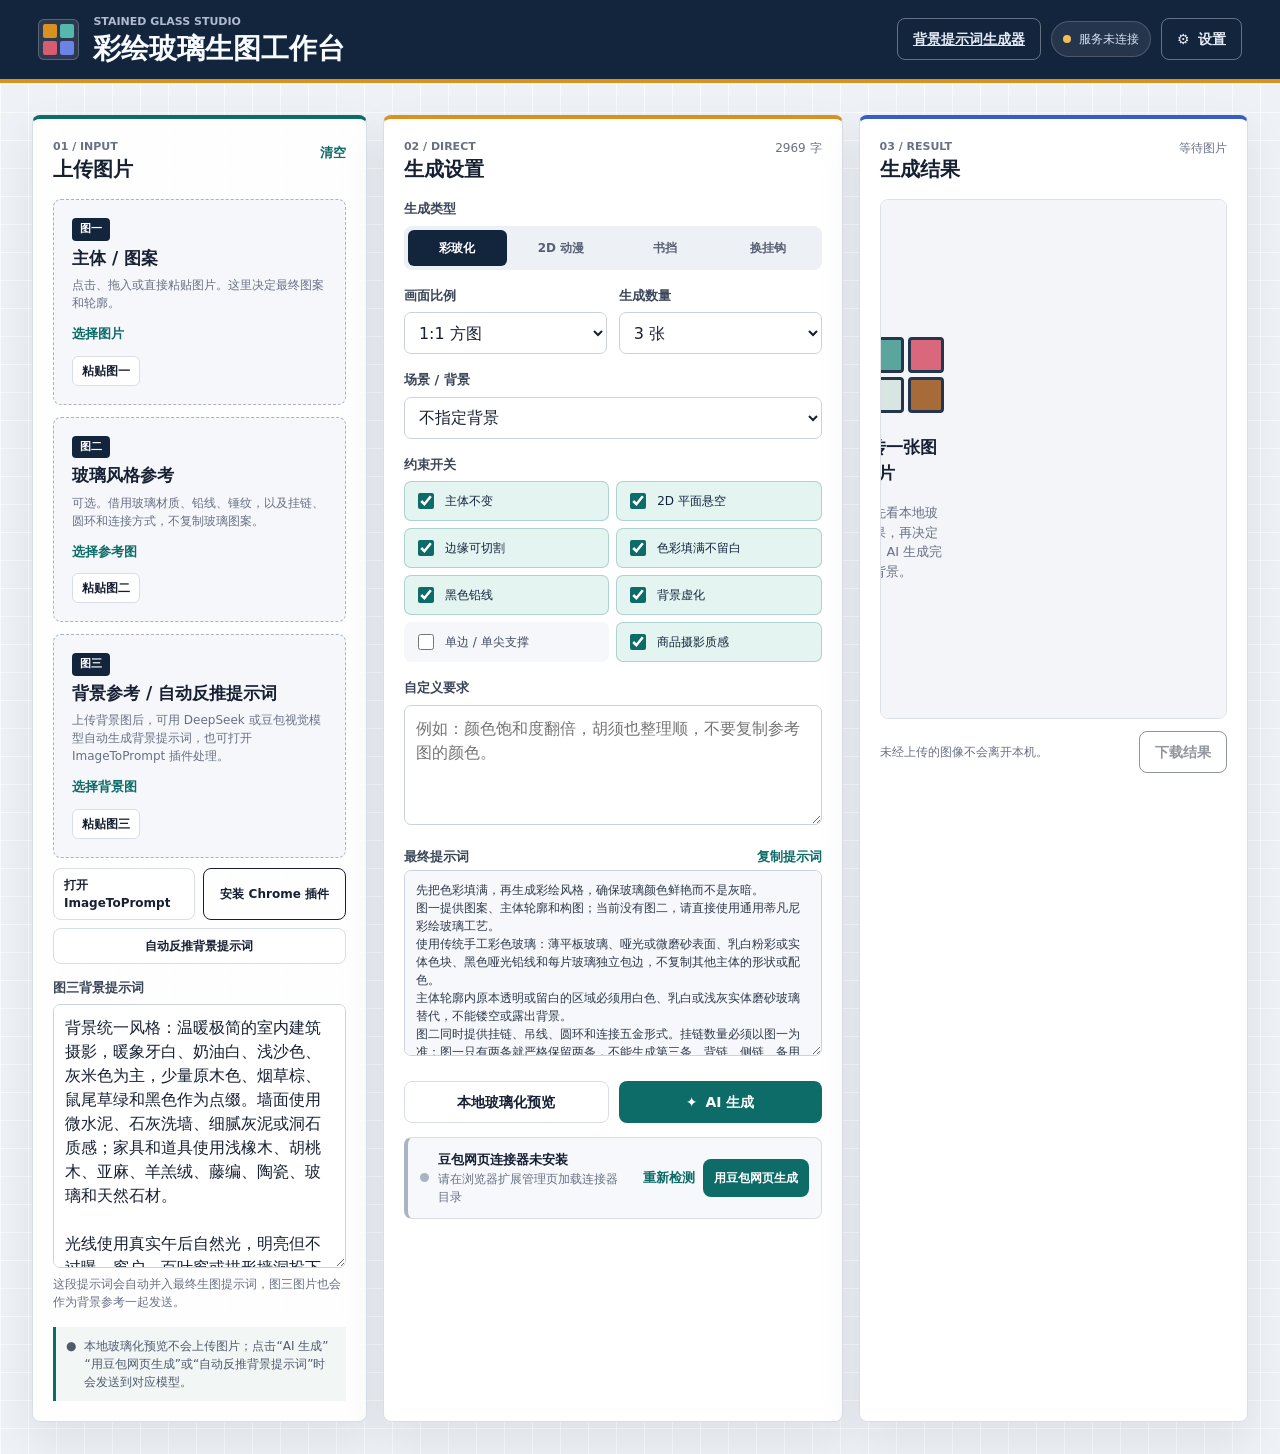
==== index.html @ 48e2235c "Add files via upload" ====
<!doctype html>
<html lang="zh-CN">
  <head>
    <meta charset="UTF-8" />
    <meta name="viewport" content="width=device-width, initial-scale=1.0" />
    <meta
      name="description"
      content="上传图案和风格参考，生成 2D 悬空彩绘玻璃产品图和真实商品摄影背景。"
    />
    <title>彩绘玻璃生图工作台</title>
    <link rel="stylesheet" href="/styles.css" />
  </head>
  <body>
    <header class="topbar">
      <div class="brand">
        <div class="brand-mark" aria-hidden="true">
          <span></span><span></span><span></span><span></span>
        </div>
        <div>
          <p class="eyebrow">STAINED GLASS STUDIO</p>
          <h1>彩绘玻璃生图工作台</h1>
        </div>
      </div>
      <div class="topbar-actions">
        <a class="button button-ghost" href="/prompt-generator.html">背景提示词生成器</a>
        <div class="status-pill" id="serverStatus">
          <span class="status-dot"></span>
          <span>检查生图服务</span>
        </div>
        <button class="button button-ghost" id="settingsButton" type="button">
          <span class="button-icon" aria-hidden="true">⚙</span>
          设置
        </button>
      </div>
    </header>

    <main class="workspace">
      <section class="panel panel-input" aria-labelledby="inputTitle">
        <div class="panel-heading">
          <div>
            <p class="step-label">01 / INPUT</p>
            <h2 id="inputTitle">上传图片</h2>
          </div>
          <button class="text-button" id="clearImagesButton" type="button">清空</button>
        </div>

        <label class="dropzone" id="subjectDropzone">
          <input id="subjectInput" type="file" accept="image/png,image/jpeg,image/webp" />
          <span class="dropzone-index">图一</span>
          <span class="dropzone-title">主体 / 图案</span>
          <span class="dropzone-help">点击、拖入或直接粘贴图片。这里决定最终图案和轮廓。</span>
          <span class="dropzone-action">选择图片</span>
          <button class="paste-button" type="button" data-paste-kind="subject">粘贴图一</button>
          <img class="dropzone-preview" id="subjectPreview" alt="主体预览" hidden />
        </label>

        <label class="dropzone" id="styleDropzone">
          <input id="styleInput" type="file" accept="image/png,image/jpeg,image/webp" />
          <span class="dropzone-index">图二</span>
          <span class="dropzone-title">玻璃风格参考</span>
          <span class="dropzone-help">可选。借用玻璃材质、铅线、锤纹，以及挂链、圆环和连接方式，不复制玻璃图案。</span>
          <span class="dropzone-action">选择参考图</span>
          <button class="paste-button" type="button" data-paste-kind="style">粘贴图二</button>
          <img class="dropzone-preview" id="stylePreview" alt="风格参考预览" hidden />
        </label>

        <label class="dropzone dropzone-background" id="backgroundDropzone">
          <input id="backgroundImageInput" type="file" accept="image/png,image/jpeg,image/webp" />
          <span class="dropzone-index">图三</span>
          <span class="dropzone-title">背景参考 / 自动反推提示词</span>
          <span class="dropzone-help">
            上传背景图后，可用 DeepSeek 或豆包视觉模型自动生成背景提示词，也可打开 ImageToPrompt 插件处理。
          </span>
          <span class="dropzone-action">选择背景图</span>
          <button class="paste-button" type="button" data-paste-kind="background">粘贴图三</button>
          <img class="dropzone-preview" id="backgroundPreview" alt="背景参考预览" hidden />
        </label>

        <div class="background-tools">
          <a
            class="button button-secondary compact-button"
            href="https://imagetoprompt.org/zh"
            target="_blank"
            rel="noreferrer"
          >
            打开 ImageToPrompt
          </a>
          <a
            class="button button-ghost compact-button"
            href="https://chromewebstore.google.com/detail/image-to-prompt/iiaahpcjihmkdfkcndlhogegbblbookp"
            target="_blank"
            rel="noreferrer"
          >
            安装 Chrome 插件
          </a>
          <button class="button button-secondary compact-button" id="describeButton" type="button">
            自动反推背景提示词
          </button>
        </div>

        <label class="field-group background-prompt-field">
          <span class="field-label">图三背景提示词</span>
          <textarea
            id="backgroundPromptInput"
            rows="10"
            placeholder="上传图三后点击自动反推，或从 ImageToPrompt 复制结果粘贴到这里。"
          ></textarea>
          <span class="field-help">
            这段提示词会自动并入最终生图提示词，图三图片也会作为背景参考一起发送。
          </span>
        </label>

        <div class="privacy-note">
          <span aria-hidden="true">●</span>
          本地玻璃化预览不会上传图片；点击“AI 生成”“用豆包网页生成”或“自动反推背景提示词”时会发送到对应模型。
        </div>
      </section>

      <section class="panel panel-settings" aria-labelledby="settingsTitle">
        <div class="panel-heading">
          <div>
            <p class="step-label">02 / DIRECT</p>
            <h2 id="settingsTitle">生成设置</h2>
          </div>
          <span class="prompt-count" id="promptCount">0 字</span>
        </div>

        <div class="field-group">
          <span class="field-label">生成类型</span>
          <div class="segmented" id="modeTabs" role="tablist" aria-label="生成类型">
            <button class="segment is-active" type="button" data-mode="glass">彩玻化</button>
            <button class="segment" type="button" data-mode="anime">2D 动漫</button>
            <button class="segment" type="button" data-mode="bookend">书挡</button>
            <button class="segment" type="button" data-mode="hook">换挂钩</button>
          </div>
        </div>

        <div class="two-column">
          <label class="field-group">
            <span class="field-label">画面比例</span>
            <select id="ratioSelect">
              <option value="1:1">1:1 方图</option>
              <option value="3:4">3:4 竖图</option>
              <option value="4:3">4:3 横图</option>
            </select>
          </label>
          <label class="field-group">
            <span class="field-label">生成数量</span>
            <select id="countSelect">
              <option value="1">1 张</option>
              <option value="2">2 张</option>
              <option value="3" selected>3 张</option>
              <option value="4">4 张</option>
              <option value="6">6 张</option>
              <option value="10">10 张</option>
            </select>
          </label>
        </div>

        <label class="field-group">
          <span class="field-label">场景 / 背景</span>
          <select id="backgroundSelect"></select>
        </label>

        <div class="field-group">
          <span class="field-label">约束开关</span>
          <div class="toggle-grid">
            <label class="toggle">
              <input type="checkbox" id="keepSubject" checked />
              <span>主体不变</span>
            </label>
            <label class="toggle">
              <input type="checkbox" id="flat2d" checked />
              <span>2D 平面悬空</span>
            </label>
            <label class="toggle">
              <input type="checkbox" id="cuttable" checked />
              <span>边缘可切割</span>
            </label>
            <label class="toggle">
              <input type="checkbox" id="filledColor" checked />
              <span>色彩填满不留白</span>
            </label>
            <label class="toggle">
              <input type="checkbox" id="blackLead" checked />
              <span>黑色铅线</span>
            </label>
            <label class="toggle">
              <input type="checkbox" id="blurBackground" checked />
              <span>背景虚化</span>
            </label>
            <label class="toggle">
              <input type="checkbox" id="singleSupport" />
              <span>单边 / 单尖支撑</span>
            </label>
            <label class="toggle">
              <input type="checkbox" id="productPhoto" checked />
              <span>商品摄影质感</span>
            </label>
          </div>
        </div>

        <label class="field-group">
          <span class="field-label">自定义要求</span>
          <textarea
            id="customPrompt"
            rows="4"
            placeholder="例如：颜色饱和度翻倍，胡须也整理顺，不要复制参考图的颜色。"
          ></textarea>
        </label>

        <div class="prompt-preview">
          <div class="prompt-preview-heading">
            <span class="field-label">最终提示词</span>
            <button class="text-button" id="copyPromptButton" type="button">复制提示词</button>
          </div>
          <textarea id="promptOutput" rows="9" spellcheck="false"></textarea>
        </div>

        <div class="action-row">
          <button class="button button-secondary" id="localPreviewButton" type="button">
            本地玻璃化预览
          </button>
          <button class="button button-primary" id="generateButton" type="button">
            <span class="button-icon" aria-hidden="true">✦</span>
            AI 生成
          </button>
        </div>

        <div class="extension-connector" id="extensionConnector">
          <div class="extension-status">
            <span class="extension-dot" aria-hidden="true"></span>
            <div>
              <strong id="extensionStatusTitle">豆包网页连接器</strong>
              <span id="extensionStatusText">正在检测连接器...</span>
            </div>
          </div>
          <div class="extension-actions">
            <button class="text-button" id="extensionRefreshButton" type="button">重新检测</button>
            <button class="button button-primary" id="doubaoWebButton" type="button">
              用豆包网页生成
            </button>
          </div>
        </div>
      </section>

      <section class="panel panel-output" aria-labelledby="outputTitle">
        <div class="panel-heading">
          <div>
            <p class="step-label">03 / RESULT</p>
            <h2 id="outputTitle">生成结果</h2>
          </div>
          <span class="result-status" id="resultStatus">等待图片</span>
        </div>

        <div class="result-stage" id="resultStage">
          <div class="empty-state" id="emptyState">
            <div class="empty-mosaic" aria-hidden="true">
              <span></span><span></span><span></span><span></span><span></span><span></span>
            </div>
            <h3>先上传一张图片</h3>
            <p>你可以先看本地玻璃化效果，再决定是否调用 AI 生成完整背景。</p>
          </div>
          <canvas id="resultCanvas" hidden></canvas>
          <div class="result-grid" id="resultGrid"></div>
        </div>

        <div class="result-footer">
          <p id="resultMeta">未经上传的图像不会离开本机。</p>
          <button class="button button-ghost" id="downloadAllButton" type="button" disabled>
            下载结果
          </button>
        </div>
      </section>
    </main>

    <dialog class="settings-dialog" id="settingsDialog">
      <form method="dialog">
        <div class="dialog-heading">
          <div>
            <p class="step-label">CONNECTION</p>
            <h2>生图服务设置</h2>
          </div>
          <button class="icon-button" value="cancel" aria-label="关闭设置" type="submit">×</button>
        </div>
        <label class="field-group">
          <span class="field-label">默认生图提供方</span>
          <select id="providerSelect">
            <option value="deepseek">DeepSeek 提示词 / 视觉（官方不生图）</option>
            <option value="doubao">豆包 Seedream</option>
            <option value="agnes">Agnes Image 2.0 Flash</option>
          </select>
        </label>

        <div class="provider-settings" data-provider-panel="deepseek">
          <label class="field-group">
            <span class="field-label">DeepSeek API Key</span>
            <input
              id="deepseekApiKeyInput"
              type="password"
              autocomplete="off"
              placeholder="DeepSeek 或兼容网关 API Key"
            />
          </label>
          <label class="field-group">
            <span class="field-label">DeepSeek API Base URL</span>
            <input
              id="deepseekBaseUrlInput"
              type="text"
              autocomplete="off"
              value="https://api.deepseek.com/v1"
            />
          </label>
          <div class="two-column">
            <label class="field-group">
              <span class="field-label">生图模型</span>
              <input id="deepseekImageModelInput" type="text" value="deepseek-image" />
            </label>
            <label class="field-group">
              <span class="field-label">视觉反推模型</span>
              <input id="deepseekVisionModelInput" type="text" value="deepseek-chat" />
            </label>
          </div>
          <span class="field-help">
            网站按 OpenAI 兼容图片生成协议调用。若 DeepSeek 官方接口没有生图端点，请填写支持图片生成的兼容网关地址和模型名。
          </span>
          <div class="provider-warning">
            官方 <code>api.deepseek.com</code> 不提供图片生成端点。选择 DeepSeek 官方地址时，网站会用它分析提示词，并自动回退到本地玻璃化预览，不再显示生图失败。
          </div>
        </div>

        <div class="provider-settings" data-provider-panel="doubao" hidden>
          <label class="field-group">
            <span class="field-label">豆包 API Key</span>
            <input
              id="doubaoApiKeyInput"
              type="password"
              autocomplete="off"
              placeholder="火山方舟 ARK API Key"
            />
          </label>
          <label class="field-group">
            <span class="field-label">豆包 API Base URL</span>
            <input
              id="doubaoBaseUrlInput"
              type="text"
              autocomplete="off"
              value="https://ark.cn-beijing.volces.com/api/v3"
            />
          </label>
          <div class="two-column">
            <label class="field-group">
              <span class="field-label">生图模型</span>
              <input id="doubaoImageModelInput" type="text" value="doubao-seedream-4-0-250828" />
            </label>
            <label class="field-group">
              <span class="field-label">视觉反推模型</span>
              <input id="doubaoVisionModelInput" type="text" value="doubao-seed-1-6-250615" />
            </label>
          </div>
          <span class="field-help">
            只保存在当前浏览器 sessionStorage，并仅由本机服务器转发到豆包方舟接口。
          </span>
        </div>

        <div class="provider-settings" data-provider-panel="agnes" hidden>
          <label class="field-group">
            <span class="field-label">Agnes API Key</span>
            <input id="agnesApiKeyInput" type="password" autocomplete="off" placeholder="sk-..." />
            <span class="field-help">
              Agnes 作为备用生图服务。豆包视觉反推仍需豆包 API Key。
            </span>
          </label>
        </div>
        <div class="dialog-actions">
          <button class="button button-secondary" id="clearApiKeyButton" type="button">清除密钥</button>
          <button class="button button-primary" value="save" type="submit">保存到本会话</button>
        </div>
      </form>
    </dialog>

    <div class="toast" id="toast" role="status" aria-live="polite"></div>
    <script src="/app.js"></script>
  </body>
</html>
---- styles.css ----
:root {
  color-scheme: light;
  --ink: #172033;
  --muted: #687085;
  --line: #d9dde6;
  --surface: #ffffff;
  --surface-soft: #f5f7fa;
  --navy: #13243d;
  --navy-hover: #20385b;
  --teal: #0d6b68;
  --teal-soft: #e3f4f1;
  --amber: #d99220;
  --ruby: #b53d52;
  --blue: #365ec9;
  --shadow: 0 18px 45px rgba(27, 38, 62, 0.08);
  --radius: 8px;
}

* {
  box-sizing: border-box;
}

html {
  min-width: 320px;
  background: #eef1f5;
}

body {
  margin: 0;
  color: var(--ink);
  background:
    linear-gradient(90deg, rgba(255, 255, 255, 0.65) 1px, transparent 1px),
    linear-gradient(rgba(255, 255, 255, 0.65) 1px, transparent 1px),
    #eef1f5;
  background-size: 28px 28px;
  font-family:
    "Microsoft YaHei UI",
    "PingFang SC",
    "Noto Sans SC",
    system-ui,
    sans-serif;
  line-height: 1.5;
}

button,
input,
select,
textarea {
  font: inherit;
}

button {
  cursor: pointer;
}

.topbar {
  position: sticky;
  top: 0;
  z-index: 20;
  display: flex;
  align-items: center;
  justify-content: space-between;
  gap: 24px;
  min-height: 78px;
  padding: 14px clamp(16px, 3vw, 40px);
  color: #f8fbff;
  background: var(--navy);
  border-bottom: 4px solid var(--amber);
}

.brand {
  display: flex;
  align-items: center;
  gap: 14px;
}

.brand-mark {
  display: grid;
  grid-template-columns: repeat(2, 14px);
  grid-template-rows: repeat(2, 14px);
  gap: 3px;
  padding: 4px;
  background: rgba(255, 255, 255, 0.1);
  border: 1px solid rgba(255, 255, 255, 0.22);
  border-radius: 6px;
}

.brand-mark span {
  display: block;
  background: var(--amber);
  border-radius: 2px;
}

.brand-mark span:nth-child(2) {
  background: #55b8ad;
}

.brand-mark span:nth-child(3) {
  background: #d65c70;
}

.brand-mark span:nth-child(4) {
  background: #6a83e4;
}

.eyebrow,
.step-label {
  margin: 0 0 2px;
  font-size: 11px;
  font-weight: 700;
  color: var(--muted);
  letter-spacing: 0;
}

.topbar .eyebrow {
  color: #aebbd0;
}

h1,
h2,
h3,
p {
  margin-top: 0;
}

h1 {
  margin-bottom: 0;
  font-size: clamp(20px, 2.2vw, 28px);
  line-height: 1.15;
}

h2 {
  margin-bottom: 0;
  font-size: 20px;
  line-height: 1.2;
}

h3 {
  font-size: 17px;
}

.topbar-actions,
.action-row,
.dialog-actions,
.result-footer,
.prompt-preview-heading {
  display: flex;
  align-items: center;
  gap: 10px;
}

.status-pill {
  display: flex;
  align-items: center;
  gap: 8px;
  min-height: 36px;
  padding: 7px 11px;
  color: #d8e3f4;
  background: rgba(255, 255, 255, 0.08);
  border: 1px solid rgba(255, 255, 255, 0.18);
  border-radius: 999px;
  font-size: 12px;
}

.status-dot {
  width: 8px;
  height: 8px;
  background: #b2bac9;
  border-radius: 50%;
}

.status-pill.is-ready .status-dot {
  background: #4fd3b6;
}

.status-pill.is-warning .status-dot {
  background: #f2bd57;
}

.button,
.icon-button,
.text-button,
.segment {
  border: 0;
}

.button {
  display: inline-flex;
  align-items: center;
  justify-content: center;
  gap: 8px;
  min-height: 42px;
  padding: 9px 15px;
  border-radius: var(--radius);
  font-size: 14px;
  font-weight: 700;
  transition:
    background-color 160ms ease,
    border-color 160ms ease,
    transform 160ms ease;
}

.button:hover {
  transform: translateY(-1px);
}

.button:disabled {
  cursor: not-allowed;
  opacity: 0.48;
  transform: none;
}

.button-primary {
  color: #fff;
  background: var(--teal);
}

.button-primary:hover {
  background: #095d5a;
}

.button-secondary {
  color: var(--ink);
  background: #fff;
  border: 1px solid var(--line);
}

.button-secondary:hover,
.button-ghost:hover {
  background: #eef2f7;
}

.button-ghost {
  color: inherit;
  background: transparent;
  border: 1px solid currentColor;
}

.topbar .button-ghost {
  color: #e4ebf5;
  border-color: rgba(255, 255, 255, 0.35);
}

.button-icon {
  line-height: 1;
}

.text-button {
  padding: 4px 0;
  color: var(--teal);
  background: transparent;
  font-size: 13px;
  font-weight: 700;
}

.icon-button {
  width: 36px;
  height: 36px;
  color: var(--ink);
  background: var(--surface-soft);
  border-radius: 50%;
  font-size: 24px;
  line-height: 1;
}

.workspace {
  display: grid;
  grid-template-columns: minmax(260px, 0.86fr) minmax(360px, 1.18fr) minmax(300px, 1fr);
  gap: 16px;
  width: min(1500px, 100%);
  margin: 0 auto;
  padding: clamp(16px, 2.5vw, 32px);
}

.panel {
  min-width: 0;
  padding: 20px;
  background: rgba(255, 255, 255, 0.96);
  border: 1px solid var(--line);
  border-radius: var(--radius);
  box-shadow: var(--shadow);
}

.panel-settings {
  border-top: 4px solid var(--amber);
}

.panel-output {
  border-top: 4px solid var(--blue);
}

.panel-input {
  border-top: 4px solid var(--teal);
}

.panel-heading {
  display: flex;
  align-items: flex-start;
  justify-content: space-between;
  gap: 12px;
  margin-bottom: 18px;
}

.dropzone {
  position: relative;
  display: flex;
  min-height: 190px;
  padding: 18px;
  overflow: hidden;
  flex-direction: column;
  justify-content: flex-end;
  gap: 5px;
  background: var(--surface-soft);
  border: 1px dashed #aab3c3;
  border-radius: var(--radius);
  transition:
    border-color 160ms ease,
    background-color 160ms ease;
}

.dropzone + .dropzone {
  margin-top: 12px;
}

.dropzone-background {
  min-height: 170px;
}

.dropzone:hover,
.dropzone.is-dragging {
  background: var(--teal-soft);
  border-color: var(--teal);
}

.dropzone input {
  position: absolute;
  inset: 0;
  opacity: 0;
  cursor: pointer;
}

.dropzone-index {
  align-self: flex-start;
  padding: 3px 8px;
  color: #fff;
  background: var(--navy);
  border-radius: 4px;
  font-size: 11px;
  font-weight: 700;
}

.dropzone-title {
  font-size: 17px;
  font-weight: 800;
}

.dropzone-help {
  max-width: 440px;
  color: var(--muted);
  font-size: 12px;
}

.dropzone-action {
  margin-top: 7px;
  color: var(--teal);
  font-size: 13px;
  font-weight: 800;
}

.paste-button {
  position: relative;
  z-index: 2;
  align-self: flex-start;
  min-height: 30px;
  margin-top: 7px;
  padding: 5px 9px;
  color: var(--ink);
  background: rgba(255, 255, 255, 0.92);
  border: 1px solid var(--line);
  border-radius: 6px;
  font-size: 12px;
  font-weight: 800;
}

.dropzone.has-image .paste-button {
  color: #fff;
  background: rgba(19, 36, 61, 0.86);
  border-color: rgba(255, 255, 255, 0.42);
}

.dropzone-preview {
  position: absolute;
  inset: 0;
  width: 100%;
  height: 100%;
  object-fit: cover;
}

.dropzone.has-image .dropzone-index,
.dropzone.has-image .dropzone-title,
.dropzone.has-image .dropzone-help,
.dropzone.has-image .dropzone-action {
  position: relative;
  z-index: 1;
  color: #fff;
  text-shadow: 0 1px 7px rgba(0, 0, 0, 0.78);
}

.dropzone.has-image::after {
  position: absolute;
  inset: 0;
  content: "";
  background: linear-gradient(180deg, rgba(18, 27, 45, 0.05), rgba(18, 27, 45, 0.74));
}

.privacy-note {
  display: flex;
  gap: 8px;
  margin-top: 14px;
  padding: 10px;
  color: #4f5a6d;
  background: #f2f7f6;
  border-left: 3px solid var(--teal);
  font-size: 12px;
}

.background-tools {
  display: grid;
  grid-template-columns: repeat(2, minmax(0, 1fr));
  gap: 8px;
  margin-top: 10px;
}

.background-tools > *:last-child {
  grid-column: 1 / -1;
}

.compact-button {
  min-height: 36px;
  padding: 7px 10px;
  font-size: 12px;
  text-decoration: none;
}

.background-prompt-field {
  margin-top: 14px;
}

.field-group {
  display: flex;
  margin-bottom: 16px;
  flex-direction: column;
  gap: 7px;
}

.field-label {
  color: #3b4659;
  font-size: 13px;
  font-weight: 800;
}

.field-help {
  color: var(--muted);
  font-size: 12px;
}

select,
input[type="password"],
input[type="text"],
textarea {
  width: 100%;
  color: var(--ink);
  background: #fff;
  border: 1px solid #cbd2dd;
  border-radius: 7px;
  outline: none;
}

select,
input[type="password"],
input[type="text"] {
  min-height: 42px;
  padding: 8px 10px;
}

textarea {
  min-height: 110px;
  padding: 11px;
  resize: vertical;
}

select:focus,
input[type="password"]:focus,
input[type="text"]:focus,
textarea:focus {
  border-color: var(--teal);
  box-shadow: 0 0 0 3px rgba(13, 107, 104, 0.11);
}

.segmented {
  display: grid;
  grid-template-columns: repeat(4, minmax(0, 1fr));
  gap: 5px;
  padding: 4px;
  background: #edf0f5;
  border-radius: var(--radius);
}

.segment {
  min-height: 36px;
  padding: 6px 5px;
  color: #586174;
  background: transparent;
  border-radius: 6px;
  font-size: 12px;
  font-weight: 800;
}

.segment.is-active {
  color: #fff;
  background: var(--navy);
}

.two-column {
  display: grid;
  grid-template-columns: repeat(2, minmax(0, 1fr));
  gap: 12px;
}

.toggle-grid {
  display: grid;
  grid-template-columns: repeat(2, minmax(0, 1fr));
  gap: 7px;
}

.toggle {
  display: flex;
  align-items: center;
  min-height: 40px;
  padding: 8px 9px;
  gap: 8px;
  color: #424d61;
  background: var(--surface-soft);
  border: 1px solid transparent;
  border-radius: 7px;
  font-size: 12px;
  cursor: pointer;
}

.toggle:has(input:checked) {
  color: var(--navy);
  background: var(--teal-soft);
  border-color: rgba(13, 107, 104, 0.25);
}

.toggle input {
  width: 16px;
  height: 16px;
  accent-color: var(--teal);
}

.prompt-preview {
  margin: 18px 0;
}

.prompt-preview-heading {
  justify-content: space-between;
}

#promptOutput {
  min-height: 185px;
  color: #2e394b;
  background: #f7f8fb;
  font-family: "Cascadia Mono", Consolas, monospace;
  font-size: 12px;
}

.prompt-count,
.result-status {
  color: var(--muted);
  font-size: 12px;
}

.action-row {
  justify-content: flex-end;
}

.action-row .button {
  flex: 1 1 0;
}

.extension-connector {
  display: flex;
  align-items: center;
  justify-content: space-between;
  gap: 14px;
  margin-top: 14px;
  padding: 12px;
  background: #f6f8fb;
  border: 1px solid var(--line);
  border-left: 4px solid #aab3c3;
  border-radius: var(--radius);
}

.extension-connector.is-ready {
  background: var(--teal-soft);
  border-left-color: var(--teal);
}

.extension-status {
  display: flex;
  align-items: center;
  min-width: 0;
  gap: 9px;
}

.extension-status > div {
  display: flex;
  min-width: 0;
  flex-direction: column;
}

.extension-status strong {
  font-size: 13px;
}

.extension-status span:last-child {
  color: var(--muted);
  font-size: 12px;
}

.extension-dot {
  width: 9px;
  height: 9px;
  flex: 0 0 auto;
  background: #aab3c3;
  border-radius: 50%;
}

.extension-connector.is-ready .extension-dot {
  background: var(--teal);
}

.extension-actions {
  display: flex;
  align-items: center;
  flex: 0 0 auto;
  gap: 8px;
}

.extension-actions .button {
  min-height: 38px;
  padding: 7px 11px;
  font-size: 12px;
  white-space: nowrap;
}

.result-stage {
  position: relative;
  display: flex;
  min-height: 520px;
  align-items: center;
  justify-content: center;
  overflow: auto;
  background: #f3f5f8;
  border: 1px solid #dce1e8;
  border-radius: var(--radius);
}

.empty-state {
  max-width: 280px;
  padding: 28px;
  text-align: center;
}

.empty-state p {
  margin-bottom: 0;
  color: var(--muted);
  font-size: 13px;
}

.empty-mosaic {
  display: grid;
  grid-template-columns: repeat(3, 36px);
  grid-template-rows: repeat(2, 36px);
  justify-content: center;
  gap: 4px;
  margin-bottom: 22px;
}

.empty-mosaic span {
  display: block;
  border: 3px solid #26354e;
  border-radius: 4px;
}

.empty-mosaic span:nth-child(1) {
  background: #e0a33d;
}

.empty-mosaic span:nth-child(2) {
  background: #5aa69f;
}

.empty-mosaic span:nth-child(3) {
  background: #d9687c;
}

.empty-mosaic span:nth-child(4) {
  background: #6c84dc;
}

.empty-mosaic span:nth-child(5) {
  background: #d8e5e2;
}

.empty-mosaic span:nth-child(6) {
  background: #a66b38;
}

#resultCanvas {
  display: block;
  width: 100%;
  height: auto;
  max-height: 720px;
  object-fit: contain;
}

.result-grid {
  display: grid;
  width: 100%;
  padding: 12px;
  grid-template-columns: repeat(2, minmax(0, 1fr));
  gap: 10px;
}

.result-item {
  position: relative;
  overflow: hidden;
  background: #fff;
  border: 1px solid var(--line);
  border-radius: 7px;
}

.result-item img {
  display: block;
  width: 100%;
  aspect-ratio: 1 / 1;
  object-fit: cover;
}

.result-item button {
  width: 100%;
  padding: 8px;
  color: var(--ink);
  background: #fff;
  border: 0;
  border-top: 1px solid var(--line);
  font-size: 12px;
  font-weight: 800;
}

.result-footer {
  justify-content: space-between;
  margin-top: 12px;
}

.result-footer p {
  margin-bottom: 0;
  color: var(--muted);
  font-size: 12px;
}

.settings-dialog {
  width: min(520px, calc(100vw - 32px));
  padding: 0;
  border: 0;
  border-radius: var(--radius);
  box-shadow: 0 28px 80px rgba(17, 27, 45, 0.25);
}

.settings-dialog::backdrop {
  background: rgba(20, 29, 46, 0.46);
}

.settings-dialog form {
  padding: 22px;
}

.dialog-heading {
  display: flex;
  align-items: flex-start;
  justify-content: space-between;
  margin-bottom: 18px;
}

.dialog-actions {
  justify-content: flex-end;
  margin-top: 20px;
}

.provider-settings[data-provider-panel] {
  margin-top: 4px;
}

.provider-warning {
  margin-top: 10px;
  padding: 10px;
  color: #724c0f;
  background: #fff7e5;
  border-left: 3px solid var(--amber);
  border-radius: 5px;
  font-size: 12px;
}

.provider-warning code {
  padding: 1px 4px;
  background: rgba(114, 76, 15, 0.1);
  border-radius: 3px;
}

.toast {
  position: fixed;
  right: 20px;
  bottom: 20px;
  z-index: 50;
  max-width: min(360px, calc(100vw - 40px));
  padding: 12px 14px;
  color: #fff;
  background: var(--navy);
  border-left: 4px solid var(--amber);
  border-radius: 6px;
  box-shadow: var(--shadow);
  opacity: 0;
  transform: translateY(10px);
  pointer-events: none;
  transition:
    opacity 180ms ease,
    transform 180ms ease;
}

.toast.is-visible {
  opacity: 1;
  transform: translateY(0);
}

@media (max-width: 1120px) {
  .workspace {
    grid-template-columns: minmax(250px, 0.8fr) minmax(360px, 1.2fr);
  }

  .panel-output {
    grid-column: 1 / -1;
  }
}

@media (max-width: 760px) {
  .topbar {
    position: static;
    align-items: flex-start;
    flex-direction: column;
  }

  .topbar-actions {
    width: 100%;
    justify-content: space-between;
  }

  .workspace {
    grid-template-columns: 1fr;
    padding: 12px;
  }

  .panel {
    padding: 16px;
  }

  .panel-output {
    grid-column: auto;
  }

  .two-column,
  .toggle-grid,
  .result-grid {
    grid-template-columns: 1fr;
  }

  .segmented {
    grid-template-columns: repeat(2, minmax(0, 1fr));
  }

  .action-row,
  .extension-connector,
  .result-footer {
    align-items: stretch;
    flex-direction: column;
  }

  .extension-actions {
    align-items: stretch;
    flex-direction: column;
  }

  .extension-actions .button {
    width: 100%;
  }
}
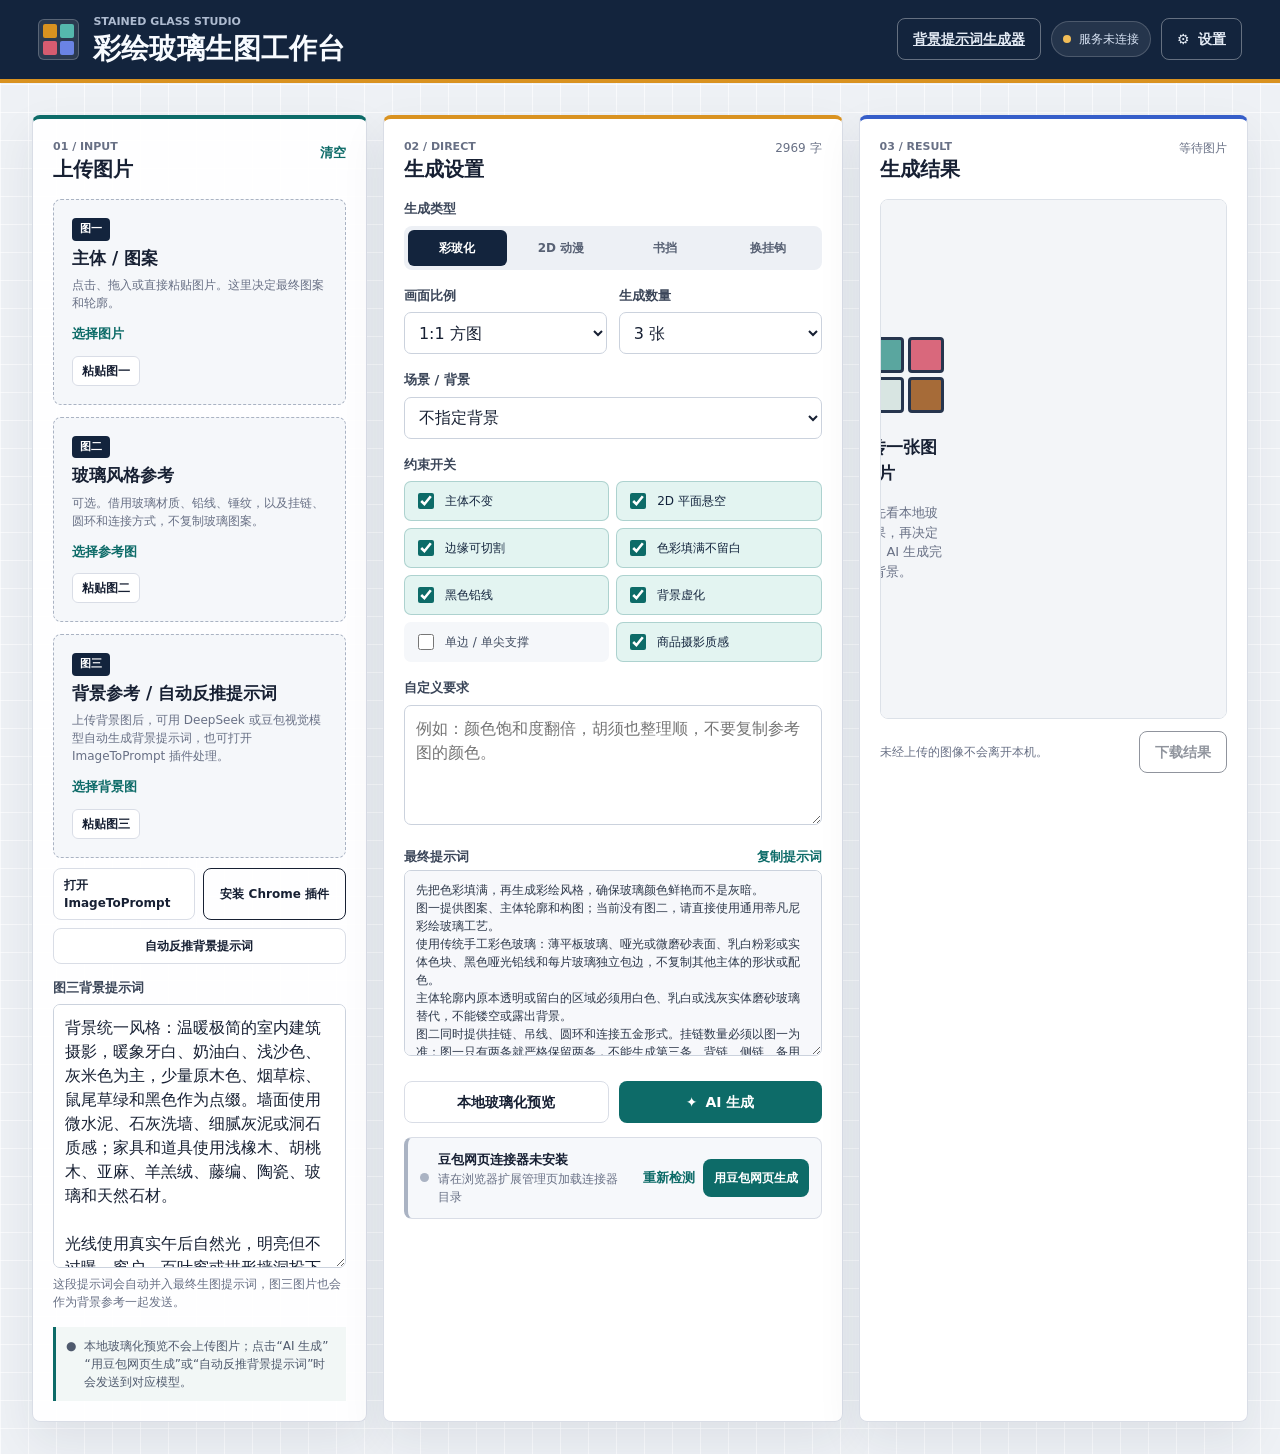
==== commit a33a79a8: "Add files via upload" ====
--- a/index.html
+++ b/index.html
@@ -8,7 +8,7 @@
       content="上传图案和风格参考，生成 2D 悬空彩绘玻璃产品图和真实商品摄影背景。"
     />
     <title>彩绘玻璃生图工作台</title>
-    <link rel="stylesheet" href="/styles.css" />
+    <link rel="stylesheet" href="./styles.css" />
   </head>
   <body>
     <header class="topbar">
@@ -22,7 +22,7 @@
         </div>
       </div>
       <div class="topbar-actions">
-        <a class="button button-ghost" href="/prompt-generator.html">背景提示词生成器</a>
+        <a class="button button-ghost" href="./prompt-generator.html">背景提示词生成器</a>
         <div class="status-pill" id="serverStatus">
           <span class="status-dot"></span>
           <span>检查生图服务</span>
@@ -380,6 +380,6 @@
     </dialog>
 
     <div class="toast" id="toast" role="status" aria-live="polite"></div>
-    <script src="/app.js"></script>
+    <script src="./app.js"></script>
   </body>
 </html>
